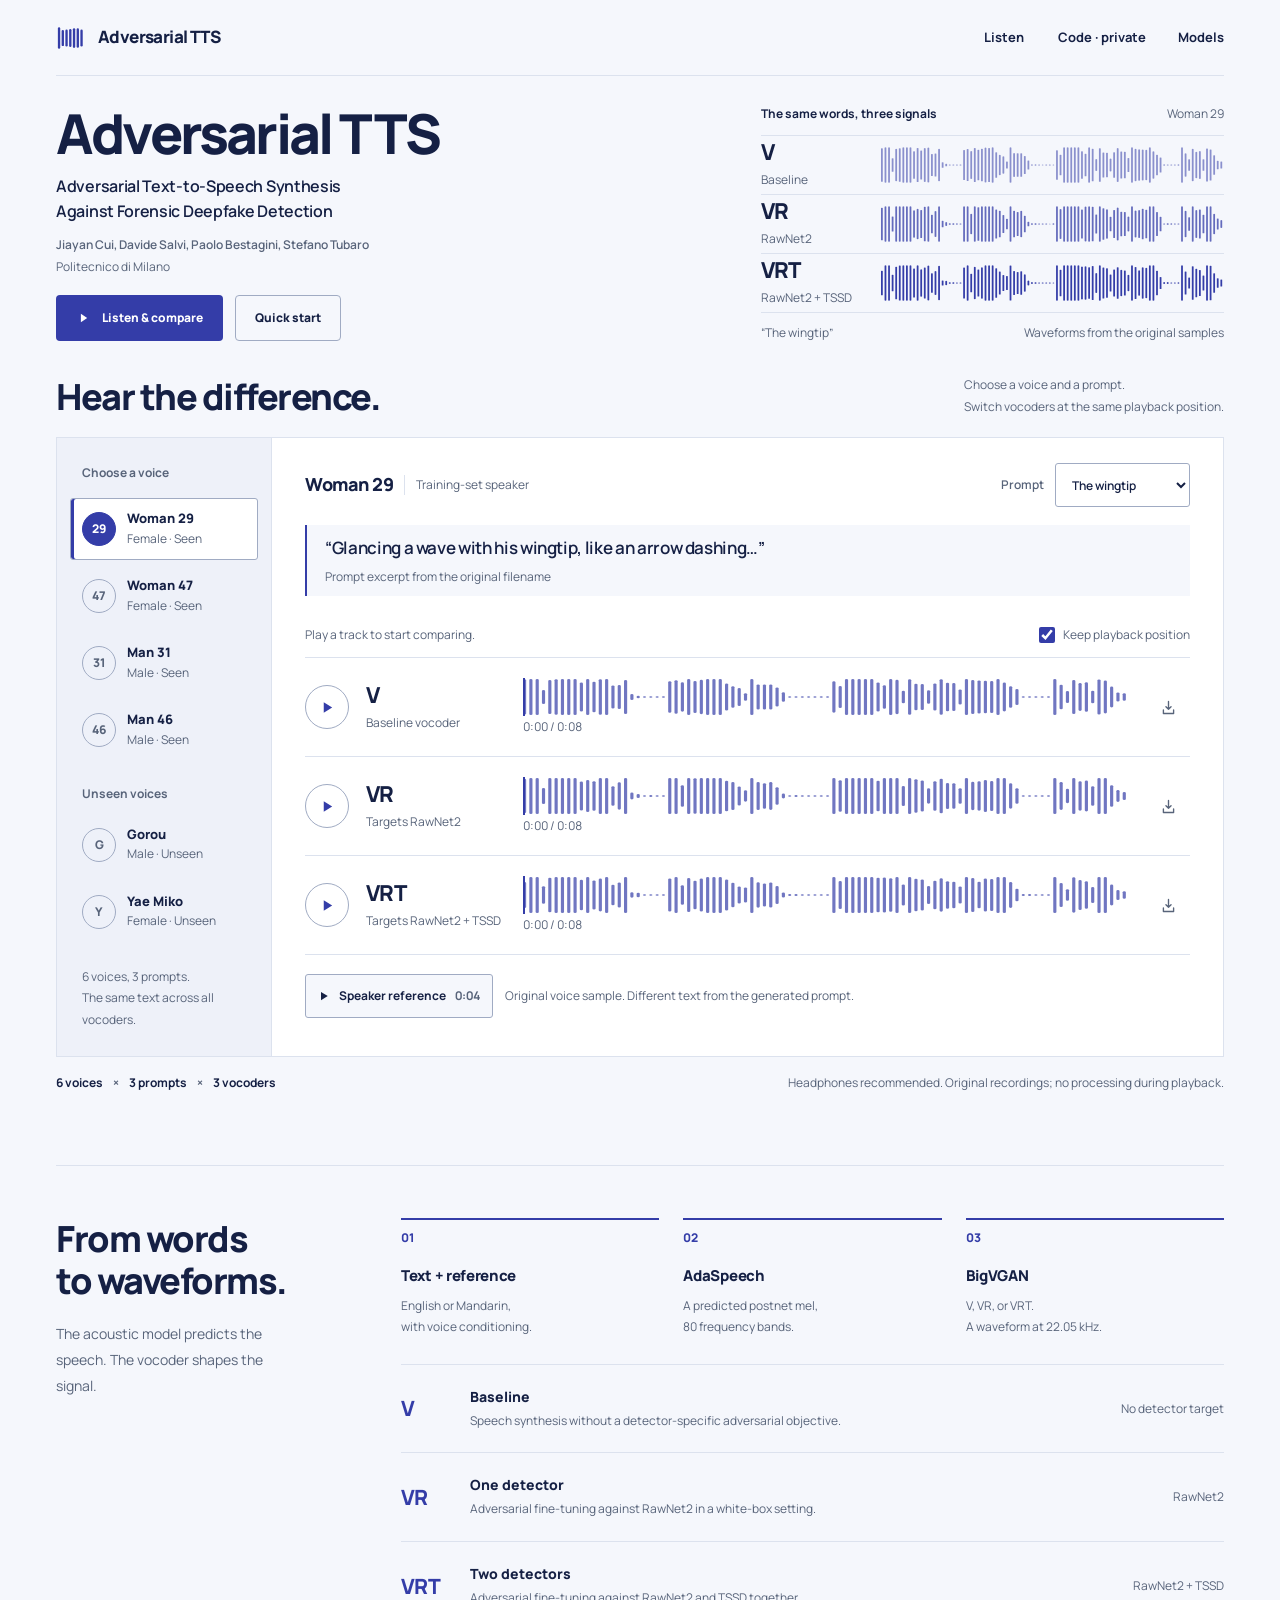
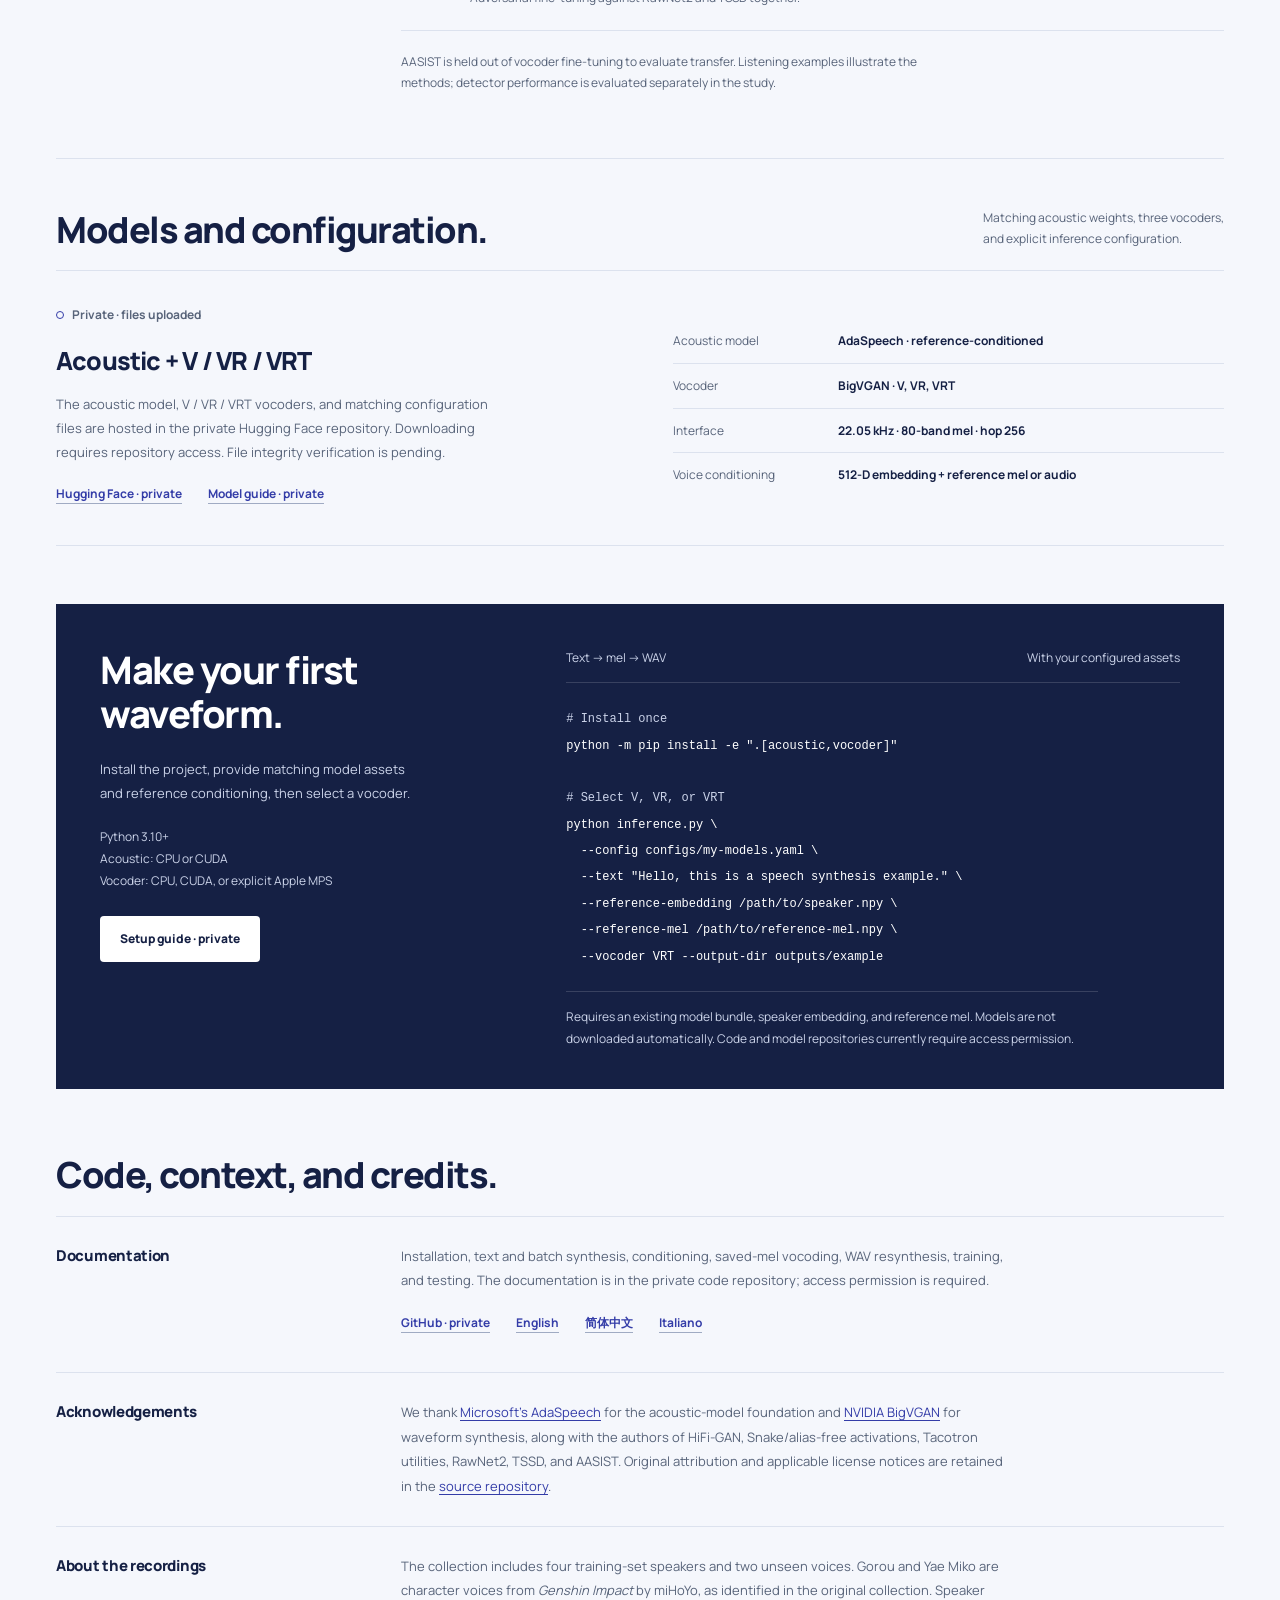
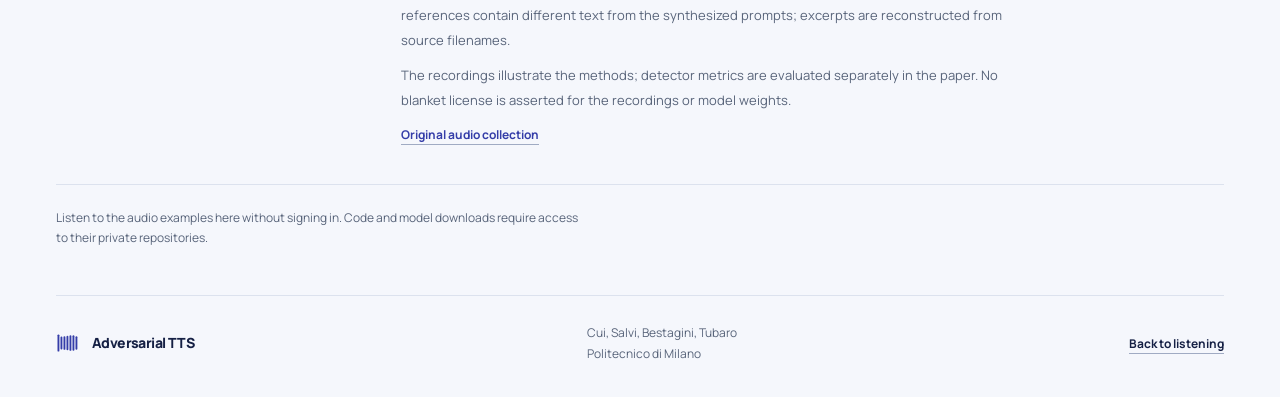
==== adversarial-tts/index.html @ 901642c2 "Publish Adversarial TTS listening showcase Serve the completed listening page at /adversarial-tts/ w" ====
<!doctype html>
<html lang="en">
<head>
  <meta charset="utf-8">
  <meta name="viewport" content="width=device-width,initial-scale=1">
  <meta name="theme-color" content="#F5F7FC">
  <meta name="description" content="Listen, compare, and synthesize. Reference-conditioned AdaSpeech with three BigVGAN vocoders: V, VR, and VRT.">
  <meta property="og:type" content="website">
  <meta property="og:title" content="Adversarial TTS · Listen and compare">
  <meta property="og:description" content="The audio companion to Adversarial Text-to-Speech Synthesis Against Forensic Deepfake Detection.">
  <meta property="og:url" content="https://cocii.github.io/adversarial-tts/">
  <meta property="og:image" content="https://cocii.github.io/adversarial-tts/assets/cover.svg">
  <meta property="og:image:alt" content="Adversarial TTS with waveforms drawn from the original audio samples">
  <link rel="canonical" href="https://cocii.github.io/adversarial-tts/">
  <title>Adversarial TTS · Listen and compare</title>
  <link rel="icon" type="image/svg+xml" href="assets/favicon.svg">
  <link rel="preload" href="assets/fonts/manrope-400.ttf" as="font" type="font/ttf" crossorigin>
  <link rel="preload" href="assets/fonts/manrope-800.ttf" as="font" type="font/ttf" crossorigin>
  <link rel="stylesheet" href="style.css">
  <script type="module" src="app.js"></script>
</head>
<body>
  <a class="skip-link" href="#listen">Skip to audio samples</a>
  <header class="site-header wrap">
    <a class="brand" href="#top"><img src="assets/favicon.svg" width="30" height="30" alt=""><span>Adversarial TTS</span></a>
    <nav aria-label="Main navigation"><a href="#listen">Listen</a><a href="https://github.com/Cocii/adversarial-tts">Code · private</a><a href="#models">Models</a></nav>
  </header>
  <main id="top">
    <section class="hero wrap" aria-labelledby="project-title">
      <div class="hero-copy">
        <h1 id="project-title">Adversarial TTS</h1>
        <p class="paper-title">Adversarial Text-to-Speech Synthesis <br class="desktop-break"> Against Forensic Deepfake Detection</p>
        <p class="authors">Jiayan Cui, Davide Salvi, Paolo Bestagini, Stefano Tubaro</p>
        <p class="affiliation">Politecnico di Milano</p>
        <div class="hero-actions"><a class="button primary" href="#listen"><svg viewBox="0 0 20 20" aria-hidden="true"><path d="m7 4 9 6-9 6Z"/></svg>Listen &amp; compare</a><a class="button secondary" href="#quick-start">Quick start</a></div>
      </div>
      <figure class="signal-study" aria-labelledby="signal-caption">
        <div class="signal-heading"><span>The same words, three signals</span><span>Woman 29</span></div>
        <div class="signal-row"><div><strong>V</strong><span>Baseline</span></div><svg class="hero-wave" data-method="v" viewBox="0 0 384 110" preserveAspectRatio="none" aria-hidden="true"></svg></div>
        <div class="signal-row"><div><strong>VR</strong><span>RawNet2</span></div><svg class="hero-wave" data-method="vr" viewBox="0 0 384 110" preserveAspectRatio="none" aria-hidden="true"></svg></div>
        <div class="signal-row"><div><strong>VRT</strong><span>RawNet2 + TSSD</span></div><svg class="hero-wave" data-method="vrt" viewBox="0 0 384 110" preserveAspectRatio="none" aria-hidden="true"></svg></div>
        <figcaption id="signal-caption"><span>“The wingtip”</span><span>Waveforms from the original samples</span></figcaption>
      </figure>
    </section>

    <section id="listen" class="listening-section wrap" aria-labelledby="listen-title">
      <div class="section-heading"><div><h2 id="listen-title">Hear the difference.</h2></div><p>Choose a voice and a prompt. <br> Switch vocoders at the same playback position.</p></div>
      <div id="workspace" class="workspace" aria-busy="true"><p class="initial-state" role="status">Loading the audio collection…</p></div>
      <noscript><p>This listening interface needs JavaScript. You can also listen on the <a href="https://h0yjmbl9to9.feishu.cn/docx/FH7mdd1dco6xDkxFlhPchve8nyh">original audio samples page</a>.</p></noscript>
      <div class="listening-notes"><p>6 voices <span>×</span> 3 prompts <span>×</span> 3 vocoders</p><p>Headphones recommended. Original recordings; no processing during playback.</p></div>
      <p id="player-status" class="sr-only" role="status" aria-live="polite"></p>
    </section>

    <section id="study" class="study-section wrap" aria-labelledby="study-title">
      <div class="study-heading"><h2 id="study-title">From words <br> to waveforms.</h2><p>The acoustic model predicts the speech. The vocoder shapes the signal.</p></div>
      <div class="method-content">
        <ol class="pipeline" aria-label="Synthesis pipeline">
          <li><span class="step-number">01</span><h3>Text + reference</h3><p>English or Mandarin, <br> with voice conditioning.</p></li>
          <li><span class="step-number">02</span><h3>AdaSpeech</h3><p>A predicted postnet mel, <br> 80 frequency bands.</p></li>
          <li><span class="step-number">03</span><h3>BigVGAN</h3><p>V, VR, or VRT. <br> A waveform at 22.05 kHz.</p></li>
        </ol>
        <div class="method-list">
          <article class="method-description"><span class="method-symbol">V</span><div><h3>Baseline</h3><p>Speech synthesis without a detector-specific adversarial objective.</p></div><span class="method-target">No detector target</span></article>
          <article class="method-description"><span class="method-symbol">VR</span><div><h3>One detector</h3><p>Adversarial fine-tuning against RawNet2 in a white-box setting.</p></div><span class="method-target">RawNet2</span></article>
          <article class="method-description"><span class="method-symbol">VRT</span><div><h3>Two detectors</h3><p>Adversarial fine-tuning against RawNet2 and TSSD together.</p></div><span class="method-target">RawNet2 + TSSD</span></article>
        </div>
        <p class="method-note">AASIST is held out of vocoder fine-tuning to evaluate transfer. Listening examples illustrate the methods; detector performance is evaluated separately in the study.</p>
      </div>
    </section>

    <section id="models" class="models-section wrap" aria-labelledby="models-title">
      <div class="section-heading"><h2 id="models-title">Models and configuration.</h2><p>Matching acoustic weights, three vocoders, <br> and explicit inference configuration.</p></div>
      <div class="model-release">
        <div class="release-copy"><span class="release-status"><span aria-hidden="true"></span>Private · files uploaded</span><h3>Acoustic + V / VR / VRT</h3><p>The acoustic model, V / VR / VRT vocoders, and matching configuration files are hosted in the private Hugging Face repository. Downloading requires repository access. File integrity verification is pending.</p><div class="resource-links"><a class="text-link" href="https://huggingface.co/Cocii/adversarial-tts/tree/main">Hugging Face · private</a><a class="text-link" href="https://github.com/Cocii/adversarial-tts/blob/master/docs/MODELS.md">Model guide · private</a></div></div>
        <dl class="model-specs"><div><dt>Acoustic model</dt><dd>AdaSpeech · reference-conditioned</dd></div><div><dt>Vocoder</dt><dd>BigVGAN · V, VR, VRT</dd></div><div><dt>Interface</dt><dd>22.05 kHz · 80-band mel · hop 256</dd></div><div><dt>Voice conditioning</dt><dd>512-D embedding + reference mel or audio</dd></div></dl>
      </div>
    </section>

    <section id="quick-start" class="quick-start wrap" aria-labelledby="quick-start-title">
      <div class="quick-start-copy"><h2 id="quick-start-title">Make your first <br> waveform.</h2><p>Install the project, provide matching model assets and reference conditioning, then select a vocoder.</p><p class="quick-start-requirement">Python 3.10+ <br> Acoustic: CPU or CUDA <br> Vocoder: CPU, CUDA, or explicit Apple MPS</p><a class="button light" href="https://github.com/Cocii/adversarial-tts/blob/master/README.md">Setup guide · private</a></div>
      <div class="code-example"><div class="code-heading"><span>Text → mel → WAV</span><span>With your configured assets</span></div><pre><code><span class="code-comment"># Install once</span>
python -m pip install -e ".[acoustic,vocoder]"

<span class="code-comment"># Select V, VR, or VRT</span>
python inference.py \
  --config configs/my-models.yaml \
  --text "Hello, this is a speech synthesis example." \
  --reference-embedding /path/to/speaker.npy \
  --reference-mel /path/to/reference-mel.npy \
  --vocoder VRT --output-dir outputs/example</code></pre><p>Requires an existing model bundle, speaker embedding, and reference mel. Models are not downloaded automatically. Code and model repositories currently require access permission.</p></div>
    </section>

    <section id="resources" class="resources-section wrap" aria-labelledby="resources-title">
      <div class="section-heading"><h2 id="resources-title">Code, context, and credits.</h2></div>
      <div class="resource-list">
        <article class="resource-row"><h3>Documentation</h3><div><p>Installation, text and batch synthesis, conditioning, saved-mel vocoding, WAV resynthesis, training, and testing. The documentation is in the private code repository; access permission is required.</p><div class="resource-links"><a class="text-link" href="https://github.com/Cocii/adversarial-tts">GitHub · private</a><a class="text-link" href="https://github.com/Cocii/adversarial-tts/blob/master/README.md">English</a><a class="text-link" href="https://github.com/Cocii/adversarial-tts/blob/master/README.zh-CN.md" lang="zh-CN">简体中文</a><a class="text-link" href="https://github.com/Cocii/adversarial-tts/blob/master/README.it.md" lang="it">Italiano</a></div></div></article>
        <article class="resource-row"><h3>Acknowledgements</h3><div><p>We thank <a href="https://speechresearch.github.io/adaspeech/">Microsoft’s AdaSpeech</a> for the acoustic-model foundation and <a href="https://github.com/NVIDIA/BigVGAN">NVIDIA BigVGAN</a> for waveform synthesis, along with the authors of HiFi-GAN, Snake/alias-free activations, Tacotron utilities, RawNet2, TSSD, and AASIST. Original attribution and applicable license notices are retained in the <a href="https://github.com/Cocii/adversarial-tts/blob/master/THIRD_PARTY_NOTICES.md">source repository</a>.</p></div></article>
        <article class="resource-row"><h3>About the recordings</h3><div><p>The collection includes four training-set speakers and two unseen voices. Gorou and Yae Miko are character voices from <i>Genshin Impact</i> by miHoYo, as identified in the original collection. Speaker references contain different text from the synthesized prompts; excerpts are reconstructed from source filenames.</p><p>The recordings illustrate the methods; detector metrics are evaluated separately in the paper. No blanket license is asserted for the recordings or model weights.</p><a class="text-link" href="https://h0yjmbl9to9.feishu.cn/docx/FH7mdd1dco6xDkxFlhPchve8nyh">Original audio collection</a></div></article>
      </div>
      <p class="preview-note">Listen to the audio examples here without signing in. Code and model downloads require access to their private repositories.</p>
    </section>
  </main>
  <footer class="site-footer wrap"><a class="brand" href="#top"><img src="assets/favicon.svg" width="24" height="24" alt=""><span>Adversarial TTS</span></a><p>Cui, Salvi, Bestagini, Tubaro <br> Politecnico di Milano</p><a class="text-link" href="#listen">Back to listening</a></footer>
</body>
</html>
---- adversarial-tts/style.css ----
@font-face{font-family:Manrope;src:url(assets/fonts/manrope-400.ttf) format("truetype");font-weight:400;font-style:normal;font-display:swap}
@font-face{font-family:Manrope;src:url(assets/fonts/manrope-600.ttf) format("truetype");font-weight:600;font-style:normal;font-display:swap}
@font-face{font-family:Manrope;src:url(assets/fonts/manrope-700.ttf) format("truetype");font-weight:700;font-style:normal;font-display:swap}
@font-face{font-family:Manrope;src:url(assets/fonts/manrope-800.ttf) format("truetype");font-weight:800;font-style:normal;font-display:swap}
:root{
  --silver:#f5f7fc;--white:#fff;--ink:#152044;--indigo:#343da8;
  --muted:#58647a;--border:#dce2ee;--tint:#e9ecf8;--error:#a82e3d;
  --control-border:#a0abc3;--dark-muted:#cbd3e9;--soft-line:#ffffff26;
}
*{box-sizing:border-box}
html{scroll-behavior:smooth;scroll-padding-top:24px}
body{margin:0;background:var(--silver);color:var(--ink);font:400 16px/1.65 Manrope,Arial,sans-serif;-webkit-font-smoothing:antialiased}
button,input,select{font:inherit}
button,a,input,select{-webkit-tap-highlight-color:transparent}
button,a{touch-action:manipulation}
button{cursor:pointer;color:inherit;border:0}
button:disabled{cursor:wait}
a{color:inherit;text-decoration:none}
img,svg{display:block}
button svg,a svg{width:18px;height:18px;fill:none;stroke:currentColor;stroke-width:1.6;stroke-linecap:round;stroke-linejoin:round;flex-shrink:0}
h1,h2,h3,p,figure,ol,dl,dd{margin:0}
h1,h2,h3{text-wrap:balance}
p{max-width:76ch}
::selection{color:var(--white);background:var(--indigo)}
:focus-visible{outline:3px solid var(--indigo);outline-offset:5px}
[hidden]{display:none!important}
.wrap{width:min(1264px,calc(100% - 112px));margin-inline:auto}
.sr-only{position:absolute;width:1px;height:1px;padding:0;margin:-1px;overflow:hidden;clip:rect(0,0,0,0);white-space:nowrap;border:0}
.skip-link{position:fixed;top:12px;left:20px;padding:12px 20px;background:var(--ink);color:var(--white);z-index:20}
.skip-link:not(:focus){clip-path:inset(50%);width:1px;height:1px;overflow:hidden;padding:0}

.site-header{height:76px;display:flex;justify-content:space-between;align-items:center;border-bottom:1px solid var(--border)}
.brand{display:inline-flex;align-items:center;gap:12px;font-size:17px;line-height:1.3;letter-spacing:-.6px;font-weight:800}
nav{display:flex;align-items:center;gap:32px;font-size:13px;font-weight:700}
nav a{display:inline-flex;align-items:center;justify-content:center;min-height:44px;min-width:44px}
nav a:hover,.text-link:hover{color:var(--indigo)}
.hero{display:grid;grid-template-columns:minmax(0,1.35fr) minmax(0,1fr);gap:80px;align-items:center;padding-block:28px 32px}
.context{font-size:12px;font-weight:600;color:var(--muted);margin-bottom:13px}
h1{font-size:clamp(48px,4.3vw,64px);line-height:1.04;letter-spacing:-2.8px;font-weight:800}
.paper-title{font-size:16px;line-height:1.55;font-weight:600;letter-spacing:-.3px;margin-top:12px;max-width:58ch}
.authors{font-size:12px;line-height:1.8;color:var(--muted);margin-top:10px;font-weight:600}
.affiliation{font-size:12px;color:var(--muted);margin-top:2px}
.hero-actions{display:flex;align-items:center;gap:12px;margin-top:18px;flex-wrap:wrap}
.button{display:inline-flex;align-items:center;justify-content:center;gap:12px;min-height:46px;padding:12px 19px;font-size:12px;font-weight:800;border:1px solid transparent;border-radius:4px;transition:background .18s,color .18s,border-color .18s}
.primary{background:var(--indigo);color:var(--white)}
.primary svg{fill:currentColor;stroke-width:0;width:14px}
.primary:hover{background:var(--ink)}
.secondary{border-color:var(--control-border);background:transparent}
.secondary:hover{background:var(--white);border-color:var(--indigo)}
.signal-study{min-width:0}
.signal-heading{display:flex;justify-content:space-between;gap:16px;font-size:12px;font-weight:700;padding-bottom:11px;border-bottom:1px solid var(--border)}
.signal-heading>span:last-child{font-size:12px;color:var(--muted);white-space:nowrap;font-weight:400}
.signal-row{display:grid;grid-template-columns:100px minmax(0,1fr);gap:20px;align-items:center;min-height:59px;border-bottom:1px solid var(--border)}
.signal-row strong{font-size:22px;letter-spacing:-1px;font-weight:800;line-height:1.1;display:block}
.signal-row span{font-size:12px;color:var(--muted);display:block;margin-top:6px;white-space:nowrap}
.hero-wave{width:100%;height:36px;color:var(--indigo)}
.signal-row:nth-child(2) .hero-wave{opacity:.55}
.signal-row:nth-child(3) .hero-wave{opacity:.75}
figcaption{display:flex;justify-content:space-between;gap:14px;font-size:12px;color:var(--muted);line-height:1.6;padding-top:10px}

.section-heading{display:flex;justify-content:space-between;align-items:end;gap:32px;margin-bottom:20px}
h2{font-size:36px;line-height:1.15;letter-spacing:-1.5px;font-weight:800}
.section-heading>p{font-size:12px;line-height:1.8;color:var(--muted)}
.listening-section{padding-bottom:72px}
.workspace{display:grid;grid-template-columns:215px minmax(0,1fr);background:var(--white);border:1px solid var(--border);min-height:550px}
.initial-state{grid-column:1/-1;text-align:center;padding:100px 30px;max-width:none;width:100%;font-size:14px;color:var(--muted)}
.initial-state a{text-decoration:underline}
.speaker-panel{background:#eef1f9;border-right:1px solid var(--border);padding:25px 13px;min-width:0}
.panel-label{font-size:12px;font-weight:700;margin:0 12px 15px;color:var(--muted)}
.speaker-list{display:flex;flex-direction:column;gap:5px}
.speaker-button{width:100%;display:flex;align-items:center;gap:11px;padding:10px 11px;min-height:62px;border-radius:3px;text-align:left;background:transparent;border:1px solid transparent;transition:background .18s}
.speaker-button:hover{background:var(--tint)}
.speaker-button[aria-pressed=true]{background:var(--white);border-color:var(--control-border);box-shadow:inset 3px 0 var(--indigo)}
.voice-avatar{width:34px;height:34px;display:grid;place-items:center;border:1px solid var(--control-border);border-radius:50%;font-size:12px;font-weight:800;flex-shrink:0;color:var(--muted)}
.speaker-button[aria-pressed=true] .voice-avatar{background:var(--indigo);border-color:var(--indigo);color:var(--white)}
.speaker-name{display:block;font-size:13px;font-weight:800;line-height:1.5}
.speaker-detail{display:block;font-size:12px;color:var(--muted);line-height:1.7;white-space:nowrap}
.group-divider{font-size:12px;font-weight:700;color:var(--muted);margin:18px 12px 5px}
.speaker-footnote{font-size:12px;line-height:1.8;color:var(--muted);margin:23px 12px 0}
.comparison-panel{padding:25px 33px 21px;min-width:0}
.comparison-top{display:flex;align-items:center;justify-content:space-between;gap:18px;margin-bottom:18px}
.selected-speaker{display:flex;align-items:center;gap:11px;font-size:12px}
.selected-speaker strong{font-size:18px;font-weight:800;letter-spacing:-.5px}
.pill{font-size:12px;color:var(--muted);border-left:1px solid var(--border);padding-left:11px;line-height:1.7}
.prompt-control{display:flex;align-items:center;gap:11px;font-size:12px;color:var(--muted);font-weight:600;min-width:0}
.prompt-control select{max-width:185px;min-height:44px;padding:9px 30px 9px 12px;border:1px solid var(--control-border);border-radius:3px;background:var(--white);color:var(--ink);font-size:12px;min-width:0}
.prompt-copy{border-left:2px solid var(--indigo);padding:9px 18px;margin-bottom:17px;background:var(--silver)}
.prompt-copy p{font-size:17px;font-weight:600;line-height:1.65;letter-spacing:-.35px}
.prompt-copy small{display:block;font-size:12px;color:var(--muted);margin-top:5px}
.playback-toolbar{display:flex;align-items:center;justify-content:space-between;gap:20px;border-bottom:1px solid var(--border);min-height:44px}
.playback-hint{font-size:12px;color:var(--muted)}
.lock-control{display:inline-flex;align-items:center;gap:8px;font-size:12px;color:var(--muted);min-height:44px;white-space:nowrap;cursor:pointer}
.lock-control input{accent-color:var(--indigo);width:16px;height:16px;margin:0}
.track{display:grid;grid-template-columns:44px 140px minmax(0,1fr) 44px;gap:17px;align-items:center;border-bottom:1px solid var(--border);padding:20px 0;--track-color:var(--indigo)}
.play-button{width:44px;height:44px;display:grid;place-items:center;border:1px solid var(--control-border);border-radius:50%;color:var(--indigo);background:var(--white);transition:background .18s,color .18s,border-color .18s}
.play-button:hover{background:var(--tint);border-color:var(--indigo)}
.play-button[aria-pressed=true]{background:var(--indigo);border-color:var(--indigo);color:var(--white)}
.play-button svg{width:15px;height:15px;fill:currentColor;stroke-width:0}
.track-name strong{display:block;font-size:22px;font-weight:800;line-height:1.25;letter-spacing:-.7px}
.track-name span{display:block;font-size:12px;color:var(--muted);margin-top:3px;line-height:1.6}
.waveform-control{position:relative;min-width:0;height:58px}
.waveform{position:absolute;inset:0 auto auto 0;width:100%;height:38px;color:var(--indigo);opacity:.7}
.waveform-progress{position:absolute;top:0;left:0;height:38px;width:0;overflow:hidden;pointer-events:none;background:#343da818;border-right:2px solid var(--indigo)}
.waveform-control input{position:absolute;inset:0 auto auto 0;width:100%;height:44px;opacity:0;cursor:pointer;margin:0}
.waveform-control:focus-within{outline:2px solid var(--indigo);outline-offset:5px}
.time-display{position:absolute;left:0;bottom:0;font-size:12px;font-variant-numeric:tabular-nums;color:var(--muted);line-height:1.5}
.download-link{display:grid;place-items:center;width:44px;height:44px;color:var(--muted);border-radius:3px}
.download-link:hover{color:var(--indigo);background:var(--silver)}
.download-link svg{width:17px;height:17px}
.track-error{grid-column:2/-1;color:var(--error);font-size:12px}
.reference-row{display:flex;align-items:center;flex-wrap:wrap;gap:12px;padding-top:19px}
.reference-button{display:inline-flex;align-items:center;gap:9px;min-height:44px;padding:10px 12px;background:var(--silver);border:1px solid var(--control-border);border-radius:3px;font-size:12px;font-weight:700;white-space:nowrap}
.reference-button svg{width:12px;height:12px;fill:currentColor;stroke-width:0}
.reference-button>span:last-child{color:var(--muted);font-size:12px;font-variant-numeric:tabular-nums}
.reference-button:hover{border-color:var(--indigo)}
.reference-button[aria-pressed=true]{background:var(--indigo);border-color:var(--indigo);color:var(--white)}
.reference-button[aria-pressed=true]>span:last-child{color:var(--dark-muted)}
.reference-note{font-size:12px;color:var(--muted);flex:1;min-width:150px}
.reference-error{font-size:12px;color:var(--error);width:100%}
.listening-notes{display:flex;justify-content:space-between;gap:24px;color:var(--muted);font-size:12px;line-height:1.8;margin-top:15px}
.listening-notes>p:first-child{color:var(--ink);font-weight:700;white-space:nowrap}
.listening-notes span{margin-inline:8px;color:var(--muted)}

.study-section{display:grid;grid-template-columns:280px minmax(0,1fr);gap:65px;padding-block:52px 64px;border-top:1px solid var(--border)}
.study-heading>p{color:var(--muted);font-size:14px;line-height:1.85;margin-top:20px;max-width:27ch}
.pipeline{list-style:none;display:grid;grid-template-columns:repeat(3,minmax(0,1fr));padding:0 0 26px;border-bottom:1px solid var(--border);gap:24px}
.step-number{display:block;font-size:12px;color:var(--indigo);font-weight:800;padding-top:8px;border-top:2px solid var(--indigo);margin-bottom:16px}
.pipeline h3{font-size:15px;letter-spacing:-.3px;font-weight:800;margin-bottom:6px}
.pipeline p{font-size:12px;color:var(--muted);line-height:1.8}
.method-description{display:grid;grid-template-columns:53px minmax(0,1fr) auto;gap:16px;align-items:center;padding:21px 0;border-bottom:1px solid var(--border)}
.method-symbol{color:var(--indigo);font-size:21px;font-weight:800;letter-spacing:-.75px}
.method-description h3{font-size:14px;font-weight:800;line-height:1.5;margin-bottom:3px}
.method-description p{font-size:12px;color:var(--muted);line-height:1.8}
.method-target{font-size:12px;color:var(--muted);white-space:nowrap;padding-left:20px}
.method-note{font-size:12px;color:var(--muted);line-height:1.8;margin-top:20px}
.models-section{padding-block:48px 58px;border-top:1px solid var(--border)}
.model-release{display:grid;grid-template-columns:minmax(0,1fr) minmax(0,1fr);border-block:1px solid var(--border);gap:65px;padding-block:29px}
.release-status{display:inline-flex;align-items:center;gap:8px;font-size:12px;font-weight:700;color:var(--muted);margin-bottom:15px}
.release-status>span{width:8px;height:8px;border:1.5px solid var(--indigo);border-radius:50%}
.release-copy h3{font-size:25px;letter-spacing:-.8px;font-weight:800;margin-bottom:11px}
.release-copy>p{font-size:13px;color:var(--muted);line-height:1.85;max-width:56ch}
.text-link{display:inline-flex;align-items:center;gap:9px;font-size:12px;font-weight:700;min-height:44px;text-decoration:underline;text-underline-offset:5px;text-decoration-color:var(--control-border);text-decoration-thickness:1px}
.release-copy>.text-link{margin-top:9px;color:var(--indigo)}
.model-specs{display:flex;flex-direction:column;justify-content:center}
.model-specs>div{display:grid;grid-template-columns:145px minmax(0,1fr);gap:20px;border-bottom:1px solid var(--border);padding:12px 0;font-size:12px}
.model-specs>div:last-child{border:0}
.model-specs dt{color:var(--muted)}
.model-specs dd{font-weight:700}
.quick-start{background:var(--ink);color:var(--white);display:grid;grid-template-columns:minmax(0,.85fr) minmax(0,1.3fr);gap:65px;padding:44px 44px 40px;margin-bottom:65px}
.quick-start h2{font-size:38px}
.quick-start-copy>p{font-size:13px;line-height:1.85;color:var(--dark-muted);margin-top:21px;max-width:40ch}
.quick-start-copy>.quick-start-requirement{font-size:12px}
.light{color:var(--ink);background:var(--white);margin-top:24px}
.light:hover{background:var(--tint)}
.code-example{min-width:0}
.code-heading{display:flex;justify-content:space-between;gap:18px;font-size:12px;color:var(--dark-muted);padding-bottom:14px;border-bottom:1px solid var(--soft-line)}
pre{margin:0;padding-block:22px;overflow-x:auto;tab-size:2}
code{font:400 12px/1.9 ui-monospace,SFMono-Regular,Consolas,monospace;color:var(--white)}
.code-comment{color:var(--dark-muted)}
.code-example>p{border-top:1px solid var(--soft-line);padding-top:14px;font-size:12px;color:var(--dark-muted);line-height:1.8}
.resources-section{padding-bottom:48px}
.resource-list{border-top:1px solid var(--border)}
.resource-row{display:grid;grid-template-columns:280px minmax(0,1fr);gap:65px;padding-block:27px;border-bottom:1px solid var(--border)}
.resource-row h3{font-size:15px;font-weight:800;letter-spacing:-.3px}
.resource-row p{font-size:13px;color:var(--muted);line-height:1.9}
.resource-row p+p{margin-top:11px}
.resource-row p a{color:var(--indigo);text-decoration:underline;text-underline-offset:3px}
.resource-links{display:flex;flex-wrap:wrap;gap:0 26px;margin-top:8px;color:var(--indigo)}
.resource-row .text-link{color:var(--indigo)}
.preview-note{margin-top:23px;color:var(--muted);font-size:12px}
.site-footer{display:flex;justify-content:space-between;align-items:center;gap:30px;border-top:1px solid var(--border);padding-block:25px 32px}
.site-footer .brand{font-size:14px}
.site-footer p{font-size:12px;color:var(--muted);line-height:1.8}
.site-footer .text-link{font-size:12px}

@media(max-width:1150px){
  .wrap{width:calc(100% - 72px)}.hero{gap:44px;grid-template-columns:minmax(0,1.25fr) minmax(0,1fr)}
  h1{font-size:53px;letter-spacing:-2.5px}.paper-title{font-size:15px}.desktop-break{display:none}
  .signal-row{grid-template-columns:89px minmax(0,1fr);gap:15px}.signal-heading{font-size:12px}.signal-heading>span:last-child{display:none}
  figcaption{font-size:12px;flex-wrap:wrap;gap:3px}.workspace{grid-template-columns:195px minmax(0,1fr)}
  .speaker-panel{padding-inline:10px}.speaker-button{gap:8px;padding-inline:9px}.speaker-name{font-size:12px}.speaker-detail{font-size:12px}
  .comparison-panel{padding-inline:25px}.track{grid-template-columns:44px 111px minmax(0,1fr) 44px;gap:13px}
  .track-name span{font-size:12px}.study-section,.resource-row{grid-template-columns:235px minmax(0,1fr);gap:40px}
  .method-target{padding-left:5px;font-size:12px}.quick-start{gap:40px;padding-inline:33px}.quick-start h2{font-size:34px}
  .model-release{gap:40px}.model-specs>div{grid-template-columns:120px minmax(0,1fr);gap:15px;font-size:12px}
}
@media(max-width:850px){
  .wrap{width:calc(100% - 48px)}.site-header{height:78px}
  .hero{grid-template-columns:1fr;padding-block:31px 37px;gap:30px}.hero-copy{max-width:710px}
  h1{font-size:58px;letter-spacing:-2.7px}.paper-title{max-width:54ch}.authors{margin-top:14px}
  .signal-study{display:grid;grid-template-columns:repeat(3,minmax(0,1fr));gap:0 22px}
  .signal-heading{grid-column:1/-1;padding-bottom:10px}.signal-heading>span:last-child{display:block}
  .signal-row{grid-template-columns:1fr;gap:8px;padding-block:14px 10px;min-height:0}
  .signal-row>div{display:flex;align-items:baseline;gap:9px}.signal-row strong{font-size:18px}.signal-row span{margin:0;font-size:12px}
  .hero-wave{height:34px}figcaption{grid-column:1/-1;font-size:12px;justify-content:space-between}
  .section-heading{margin-bottom:21px}h2{font-size:32px}.section-heading>p{font-size:12px}
  .workspace{grid-template-columns:minmax(0,1fr);min-height:0}.speaker-panel{border-right:0;border-bottom:1px solid var(--border);padding:16px 18px}
  .panel-label{margin:0 0 12px;font-size:12px}.speaker-list{display:grid;grid-template-columns:repeat(3,minmax(0,1fr));gap:6px 12px}
  .speaker-button{min-height:57px;padding:8px;gap:10px}.speaker-name{font-size:12px}.speaker-detail{font-size:12px}
  .group-divider,.speaker-footnote{display:none}.voice-avatar{width:30px;height:30px;font-size:12px}
  .comparison-panel{padding:23px 26px}.track{grid-template-columns:44px 130px minmax(0,1fr) 44px;gap:15px}.track-name span{font-size:12px}
  .listening-notes{font-size:12px;gap:22px}.listening-section{padding-bottom:46px}
  .study-section{grid-template-columns:1fr;gap:29px;padding-block:36px 44px}
  .study-heading{display:grid;grid-template-columns:1fr 1fr;gap:30px;align-items:start}.study-heading>p{margin-top:0;max-width:31ch;font-size:13px}
  .study-heading h2 br{display:none}.method-target{font-size:12px}.models-section{padding-block:35px 41px}
  .model-release{gap:35px}.release-copy h3{font-size:22px}.model-specs>div{grid-template-columns:1fr;gap:4px;padding-block:10px}
  .quick-start{grid-template-columns:1fr;padding:32px;gap:30px;margin-bottom:44px}
  .quick-start-copy{display:grid;grid-template-columns:1fr 1fr;gap:10px 28px}.quick-start h2{grid-row:1/3}
  .quick-start-copy>p{margin-top:0;font-size:12px}.quick-start-copy>.light{grid-column:2;justify-self:start;margin-top:7px}
  .quick-start-copy>.quick-start-requirement{font-size:12px}.quick-start code{font-size:12px}
  .resource-row{grid-template-columns:170px minmax(0,1fr);gap:30px}.resource-row p{font-size:12px}.resources-section{padding-bottom:35px}
}
@media(max-width:520px){
  .wrap{width:calc(100% - 36px)}.site-header{height:70px}.brand{font-size:14px;gap:8px}.brand>img{width:24px;height:24px}nav{gap:12px;font-size:12px}
  .hero{padding-block:26px 32px;gap:25px}.context{font-size:12px;margin-bottom:12px}
  h1{font-size:43px;letter-spacing:-2px}.paper-title{font-size:13px;line-height:1.65;margin-top:16px}
  .authors{font-size:12px;line-height:1.75;max-width:39ch;margin-top:13px}.affiliation{font-size:12px}
  .hero-actions{gap:10px;margin-top:18px}.button{font-size:12px;padding:11px 15px;gap:9px;min-height:44px}
  .signal-study{display:none}.section-heading{align-items:start;gap:13px;flex-direction:column;margin-bottom:19px}
  h2{font-size:29px;letter-spacing:-1.1px}.section-heading>p{font-size:12px;max-width:35ch;line-height:1.7}.section-heading>p br{display:none}
  .speaker-panel{padding:14px 10px}.panel-label{padding-left:5px;font-size:12px}.speaker-list{gap:6px}
  .speaker-button{padding:8px 6px;gap:0;min-height:57px}.voice-avatar{display:none}.speaker-name{font-size:12px}.speaker-detail{font-size:12px}
  .comparison-panel{padding:19px 16px}.comparison-top{display:grid;grid-template-columns:auto minmax(0,1fr);gap:12px;margin-bottom:15px}
  .selected-speaker{display:block}.selected-speaker strong{font-size:15px}.pill{display:none}.prompt-control{justify-content:end;gap:7px;font-size:12px}
  .prompt-control select{width:100%;max-width:142px;font-size:12px;padding-left:8px;padding-right:18px}
  .prompt-copy{padding:10px 12px;margin-bottom:12px}.prompt-copy p{font-size:15px;line-height:1.65}.prompt-copy small{font-size:12px;line-height:1.7}
  .playback-toolbar{gap:12px;min-height:49px}.playback-hint{font-size:12px;line-height:1.7;max-width:21ch}
  .lock-control{font-size:12px;gap:6px}.lock-control input{width:15px;height:15px}
  .track{grid-template-columns:44px 65px minmax(0,1fr) 44px;gap:10px;padding-block:19px}.track-name strong{font-size:20px}.track-name span{font-size:12px;line-height:1.6}
  .waveform-control{height:56px}.waveform{height:36px}.waveform-progress{height:36px}.time-display{font-size:12px}
  .reference-row{gap:10px}.reference-note{font-size:12px;line-height:1.7;min-width:120px}.reference-button{font-size:12px;padding-inline:10px;gap:8px}
  .track-error,.reference-error{font-size:12px}.listening-notes{display:block;font-size:12px;margin-top:12px}.listening-notes p+p{margin-top:5px}
  .listening-notes span{margin-inline:6px}.listening-section{padding-bottom:35px}
  .study-section{padding-block:30px 37px;gap:26px}.study-heading{display:block}.study-heading>p{margin-top:15px;max-width:38ch;font-size:13px}
  .pipeline{gap:14px;padding-bottom:20px}.step-number{margin-bottom:13px;font-size:12px}
  .pipeline h3{font-size:12px;letter-spacing:-.2px}.pipeline p{font-size:12px;line-height:1.8}.pipeline br{display:none}
  .method-description{grid-template-columns:41px minmax(0,1fr);gap:0 12px;padding-block:20px}
  .method-symbol{font-size:19px;grid-row:1/3;align-self:start;padding-top:2px}
  .method-description h3{font-size:13px}.method-description p{font-size:12px}
  .method-target{grid-column:2;padding:0;margin-top:7px;font-size:12px;font-weight:700;color:var(--indigo)}.method-note{font-size:12px}
  .models-section{padding-block:30px 34px}.model-release{grid-template-columns:1fr;gap:20px;padding-block:25px}
  .release-copy h3{font-size:22px}.release-copy>p{font-size:13px}.release-status{font-size:12px;margin-bottom:13px}
  .model-specs>div{grid-template-columns:110px minmax(0,1fr);gap:12px;font-size:12px;padding-block:12px}
  .model-specs dt,.model-specs dd{line-height:1.8}.text-link{font-size:12px}
  .quick-start{padding:27px 22px;gap:25px;margin-bottom:35px}.quick-start-copy{display:block}.quick-start h2{font-size:32px}
  .quick-start-copy>p{margin-top:17px;font-size:13px;max-width:38ch}.quick-start-copy>.quick-start-requirement{font-size:12px;margin-top:14px}
  .quick-start-copy>.light{margin-top:21px}.code-heading{font-size:12px;gap:14px}.code-heading>span:last-child{display:none}
  .quick-start code{font-size:12px;line-height:1.9}.code-example>p{font-size:12px}
  .resource-row{grid-template-columns:1fr;gap:11px;padding-block:23px}.resource-row h3{font-size:14px}.resource-row p{font-size:13px}
  .resource-links{gap:0 24px;margin-top:8px}.resources-section{padding-bottom:30px}.preview-note{font-size:12px}
  .site-footer{flex-wrap:wrap;gap:16px 20px;padding-block:22px 27px}.site-footer .brand{font-size:13px}.site-footer p{font-size:12px;order:3;width:100%}.site-footer .text-link{font-size:12px;margin-left:auto}
}
@media(max-width:520px){
  .site-header .brand{font-size:14px}.site-header nav{font-size:12px}
  .paper-title{font-size:14px}.authors,.affiliation{font-size:12px}.authors{max-width:38ch}
  .section-heading>p{font-size:14px;max-width:38ch}
  .speaker-name{font-size:14px}.speaker-detail{font-size:12px;white-space:normal;line-height:1.5}
  .speaker-button{min-height:65px;padding:9px 6px}
  .comparison-top{display:block}.selected-speaker{display:flex;gap:10px;flex-wrap:wrap}
  .selected-speaker strong{font-size:17px}.pill{display:block;font-size:12px}
  .prompt-control{width:100%;margin-top:13px;justify-content:space-between;font-size:12px;gap:12px}
  .prompt-control select{flex:1;max-width:none;width:auto;font-size:16px;padding:9px 30px 9px 12px}
  .prompt-copy p{font-size:16px}.prompt-copy small{font-size:12px}
  .playback-toolbar{flex-wrap:wrap;gap:0;padding-block:4px}
  .playback-hint{font-size:12px;line-height:1.6;max-width:none;flex:1 1 100%;padding-top:7px}
  .lock-control{font-size:12px;min-height:44px}
  .track{grid-template-columns:44px minmax(0,1fr) 44px;gap:12px;padding-block:20px}
  .play-button{grid-column:1;grid-row:1}.track-name{grid-column:2;grid-row:1}
  .track-name strong{font-size:22px}.track-name span{font-size:12px;line-height:1.6}
  .download-link{grid-column:3;grid-row:1}
  .waveform-control{grid-column:1/-1;grid-row:2;height:62px;margin-top:2px}
  .waveform{height:40px}.waveform-progress{height:40px}.waveform-control input{height:44px}
  .time-display{font-size:12px}.track-error{grid-column:1/-1}
  .reference-button,.reference-button>span:last-child,.reference-note,.track-error,.reference-error{font-size:12px}
  .listening-notes{font-size:12px}.study-heading>p{font-size:14px}
  .pipeline h3{font-size:14px}.pipeline p{font-size:12px}
  .method-description h3{font-size:14px}.method-description p{font-size:14px}.method-target,.method-note{font-size:12px}
  .release-copy>p,.quick-start-copy>p,.resource-row p{font-size:14px}
  .model-specs>div,.release-status,.quick-start-copy>.quick-start-requirement{font-size:12px}
  .quick-start code{font-size:12px;white-space:pre-wrap;overflow-wrap:anywhere}
  .code-example>p,.code-heading,.preview-note,.site-footer p,.site-footer .text-link{font-size:12px}
}
@media(max-width:360px){
  .wrap{width:calc(100% - 28px)}.brand{font-size:13px}nav{gap:5px;font-size:12px}h1{font-size:40px}
  .speaker-list{grid-template-columns:repeat(2,minmax(0,1fr))}.comparison-panel{padding-inline:12px}
  .model-specs>div{grid-template-columns:100px minmax(0,1fr)}.quick-start{padding-inline:18px}
}
@media(prefers-reduced-motion:reduce){html{scroll-behavior:auto}*,*::before,*::after{transition:none!important;animation:none!important}}
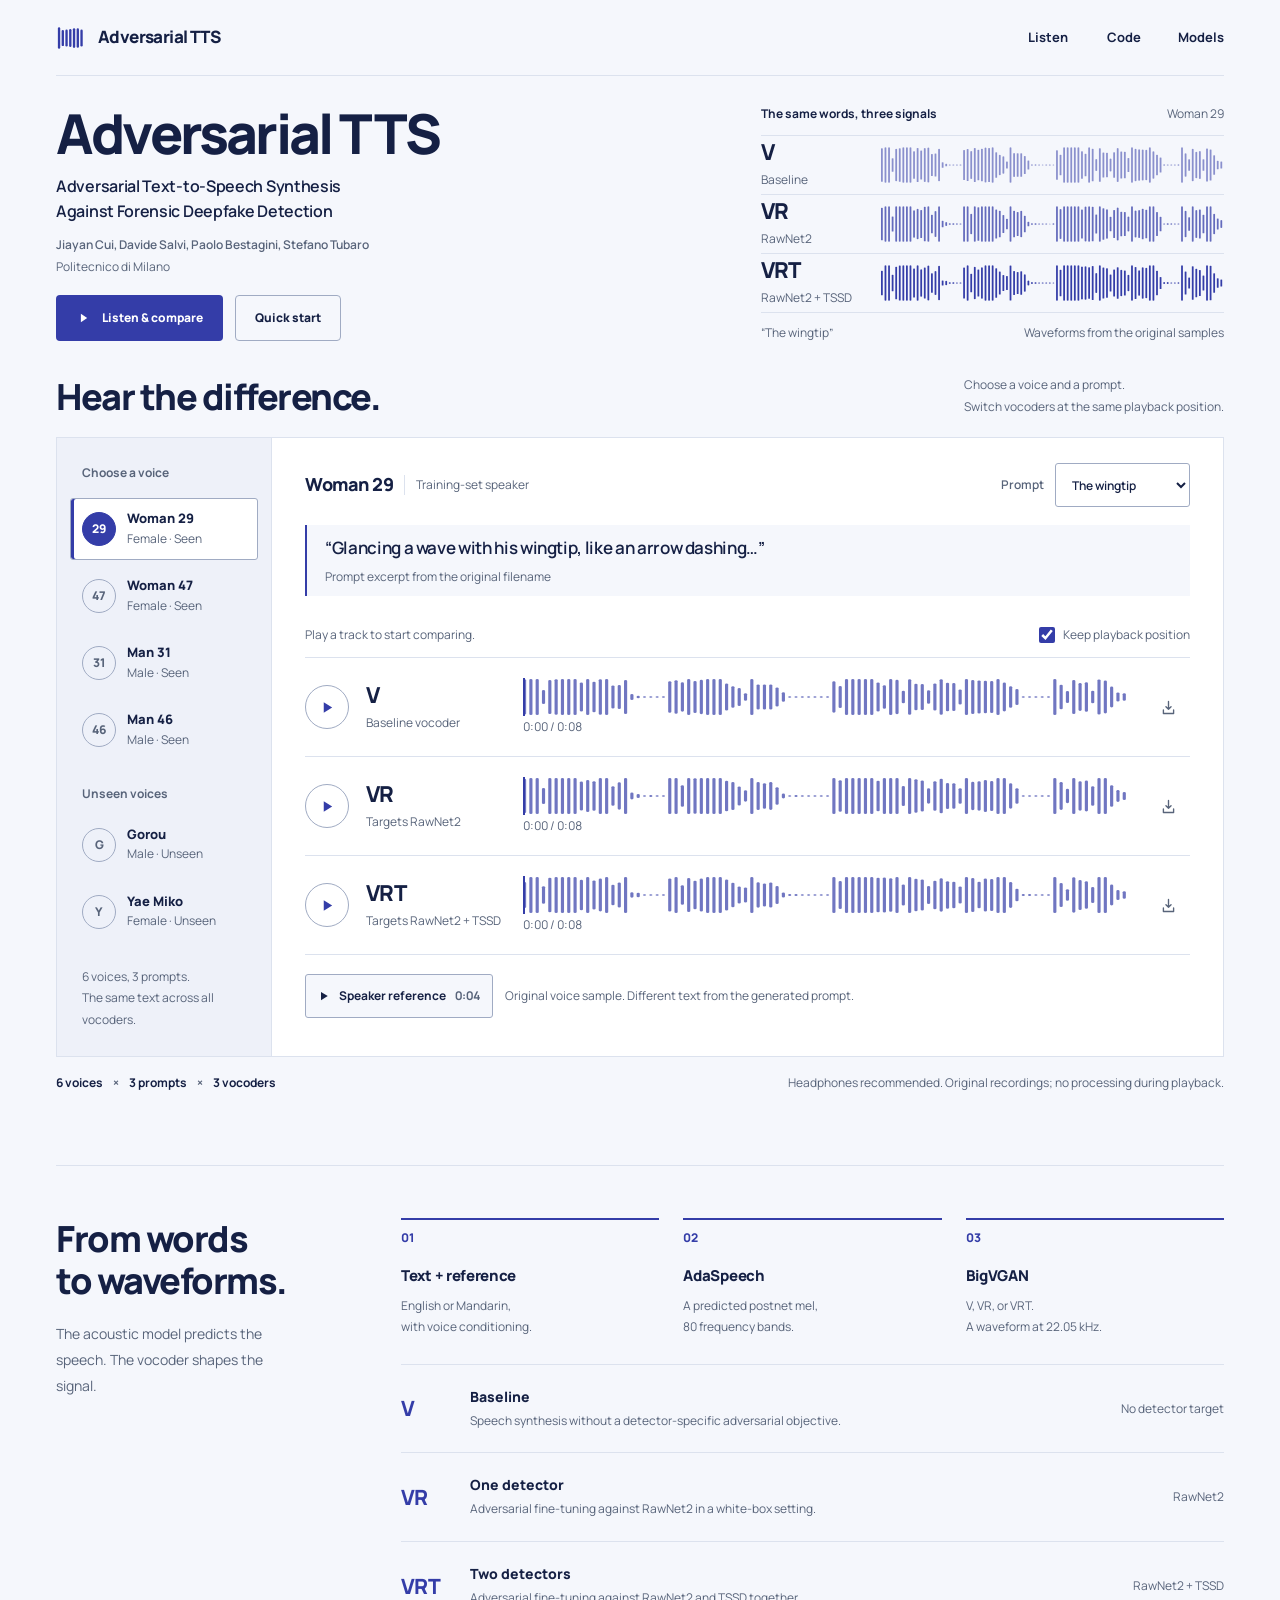
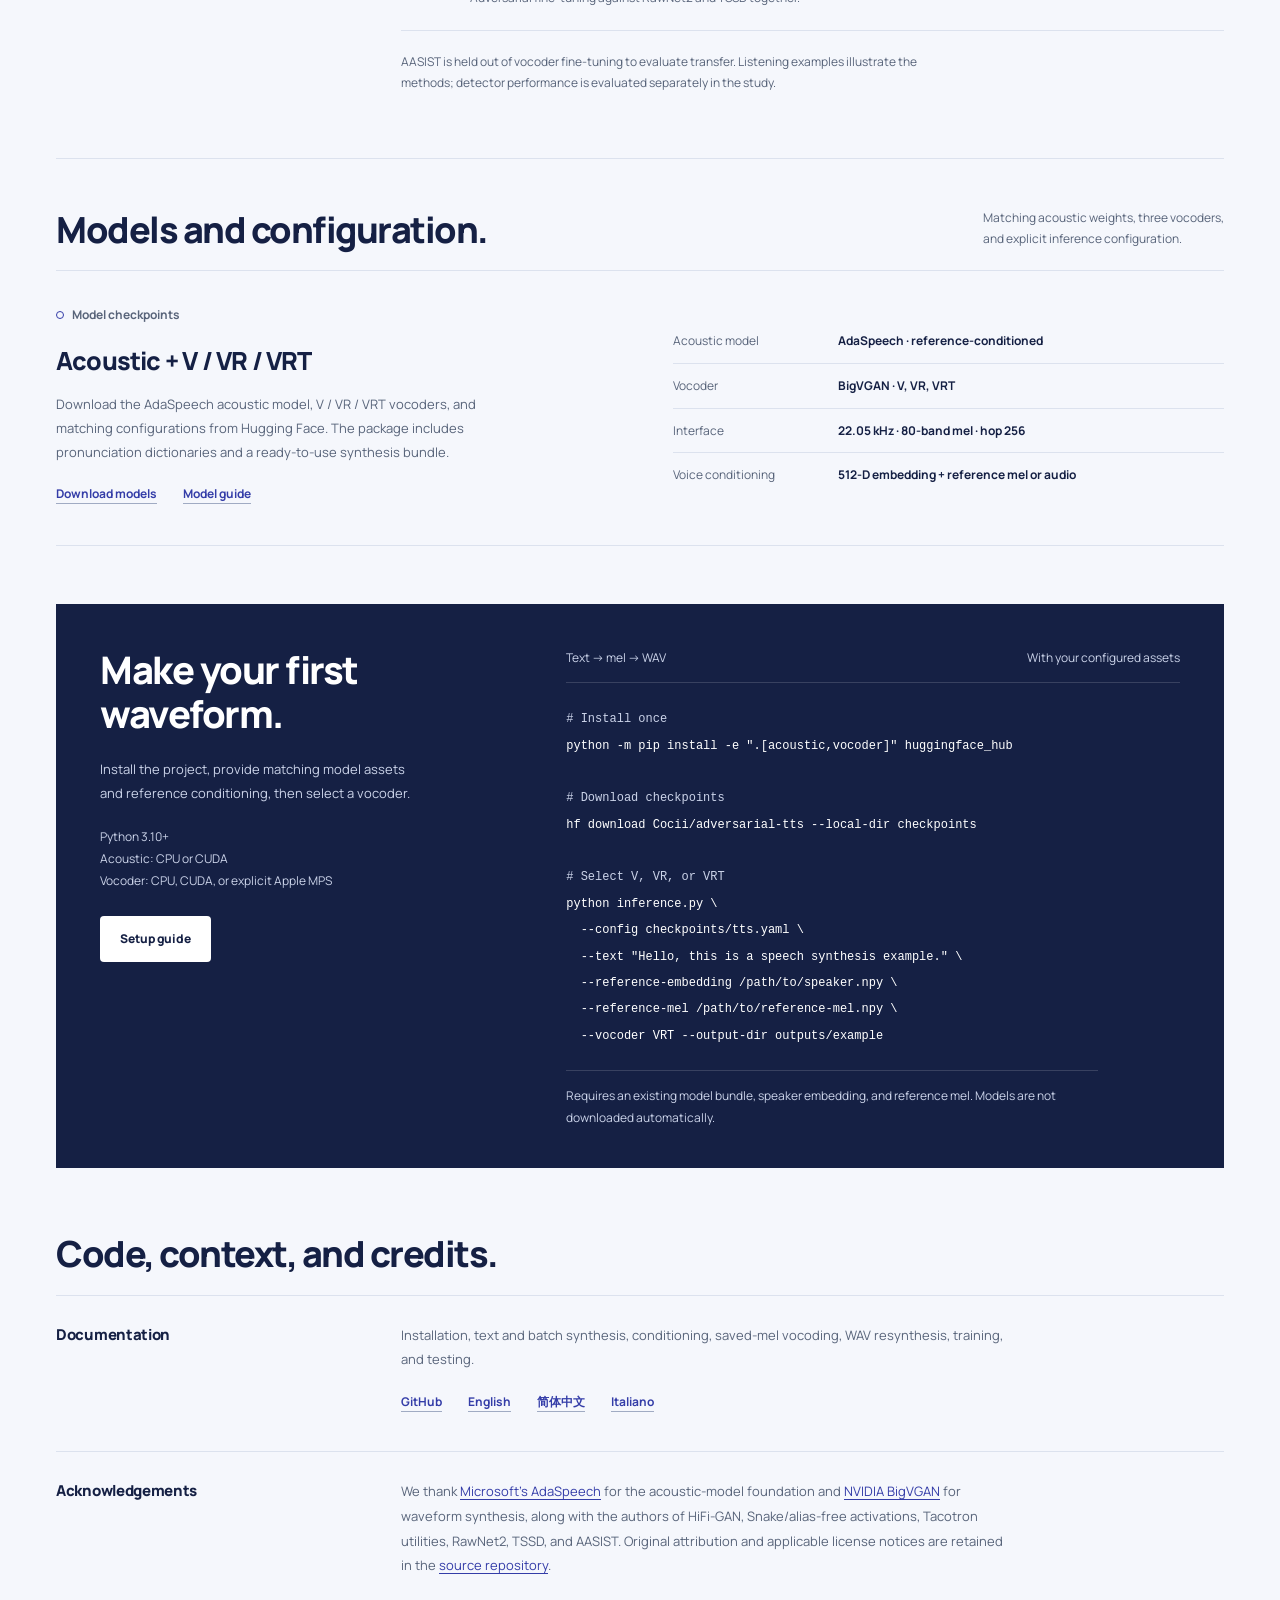
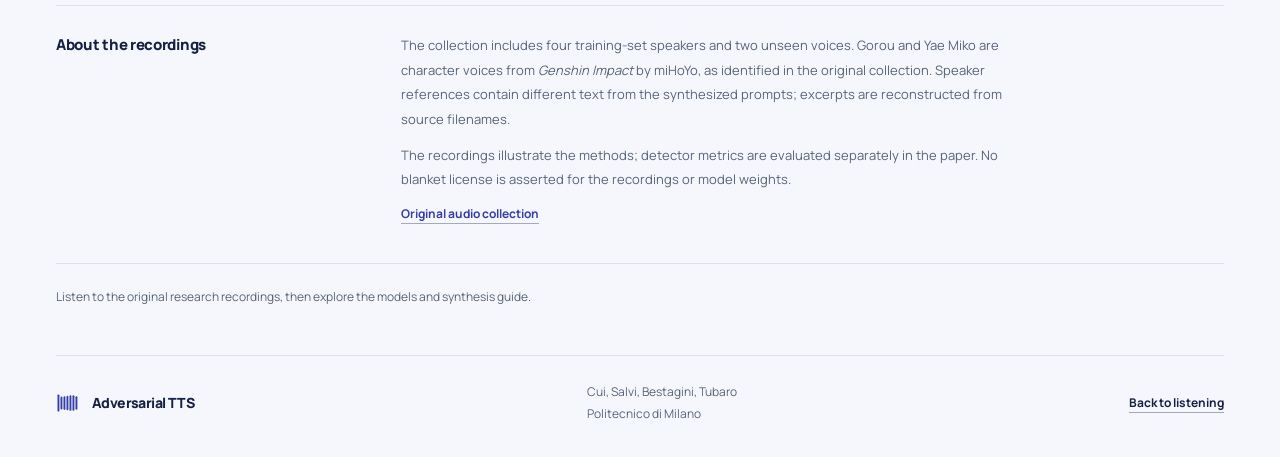
==== commit 7399dc66: "Link public model downloads from the listening page Replace temporary release labels with model down" ====
--- a/adversarial-tts/index.html
+++ b/adversarial-tts/index.html
@@ -23,7 +23,7 @@
   <a class="skip-link" href="#listen">Skip to audio samples</a>
   <header class="site-header wrap">
     <a class="brand" href="#top"><img src="assets/favicon.svg" width="30" height="30" alt=""><span>Adversarial TTS</span></a>
-    <nav aria-label="Main navigation"><a href="#listen">Listen</a><a href="https://github.com/Cocii/adversarial-tts">Code · private</a><a href="#models">Models</a></nav>
+    <nav aria-label="Main navigation"><a href="#listen">Listen</a><a href="https://github.com/Cocii/adversarial-tts">Code</a><a href="#models">Models</a></nav>
   </header>
   <main id="top">
     <section class="hero wrap" aria-labelledby="project-title">
@@ -71,33 +71,36 @@
     <section id="models" class="models-section wrap" aria-labelledby="models-title">
       <div class="section-heading"><h2 id="models-title">Models and configuration.</h2><p>Matching acoustic weights, three vocoders, <br> and explicit inference configuration.</p></div>
       <div class="model-release">
-        <div class="release-copy"><span class="release-status"><span aria-hidden="true"></span>Private · files uploaded</span><h3>Acoustic + V / VR / VRT</h3><p>The acoustic model, V / VR / VRT vocoders, and matching configuration files are hosted in the private Hugging Face repository. Downloading requires repository access. File integrity verification is pending.</p><div class="resource-links"><a class="text-link" href="https://huggingface.co/Cocii/adversarial-tts/tree/main">Hugging Face · private</a><a class="text-link" href="https://github.com/Cocii/adversarial-tts/blob/master/docs/MODELS.md">Model guide · private</a></div></div>
+        <div class="release-copy"><span class="release-status"><span aria-hidden="true"></span>Model checkpoints</span><h3>Acoustic + V / VR / VRT</h3><p>Download the AdaSpeech acoustic model, V / VR / VRT vocoders, and matching configurations from Hugging Face. The package includes pronunciation dictionaries and a ready-to-use synthesis bundle.</p><div class="resource-links"><a class="text-link" href="https://huggingface.co/Cocii/adversarial-tts/tree/main">Download models</a><a class="text-link" href="https://github.com/Cocii/adversarial-tts/blob/master/docs/MODELS.md">Model guide</a></div></div>
         <dl class="model-specs"><div><dt>Acoustic model</dt><dd>AdaSpeech · reference-conditioned</dd></div><div><dt>Vocoder</dt><dd>BigVGAN · V, VR, VRT</dd></div><div><dt>Interface</dt><dd>22.05 kHz · 80-band mel · hop 256</dd></div><div><dt>Voice conditioning</dt><dd>512-D embedding + reference mel or audio</dd></div></dl>
       </div>
     </section>
 
     <section id="quick-start" class="quick-start wrap" aria-labelledby="quick-start-title">
-      <div class="quick-start-copy"><h2 id="quick-start-title">Make your first <br> waveform.</h2><p>Install the project, provide matching model assets and reference conditioning, then select a vocoder.</p><p class="quick-start-requirement">Python 3.10+ <br> Acoustic: CPU or CUDA <br> Vocoder: CPU, CUDA, or explicit Apple MPS</p><a class="button light" href="https://github.com/Cocii/adversarial-tts/blob/master/README.md">Setup guide · private</a></div>
+      <div class="quick-start-copy"><h2 id="quick-start-title">Make your first <br> waveform.</h2><p>Install the project, provide matching model assets and reference conditioning, then select a vocoder.</p><p class="quick-start-requirement">Python 3.10+ <br> Acoustic: CPU or CUDA <br> Vocoder: CPU, CUDA, or explicit Apple MPS</p><a class="button light" href="https://github.com/Cocii/adversarial-tts/blob/master/README.md">Setup guide</a></div>
       <div class="code-example"><div class="code-heading"><span>Text → mel → WAV</span><span>With your configured assets</span></div><pre><code><span class="code-comment"># Install once</span>
-python -m pip install -e ".[acoustic,vocoder]"
+python -m pip install -e ".[acoustic,vocoder]" huggingface_hub
+
+<span class="code-comment"># Download checkpoints</span>
+hf download Cocii/adversarial-tts --local-dir checkpoints
 
 <span class="code-comment"># Select V, VR, or VRT</span>
 python inference.py \
-  --config configs/my-models.yaml \
+  --config checkpoints/tts.yaml \
   --text "Hello, this is a speech synthesis example." \
   --reference-embedding /path/to/speaker.npy \
   --reference-mel /path/to/reference-mel.npy \
-  --vocoder VRT --output-dir outputs/example</code></pre><p>Requires an existing model bundle, speaker embedding, and reference mel. Models are not downloaded automatically. Code and model repositories currently require access permission.</p></div>
+  --vocoder VRT --output-dir outputs/example</code></pre><p>Requires an existing model bundle, speaker embedding, and reference mel. Models are not downloaded automatically.</p></div>
     </section>
 
     <section id="resources" class="resources-section wrap" aria-labelledby="resources-title">
       <div class="section-heading"><h2 id="resources-title">Code, context, and credits.</h2></div>
       <div class="resource-list">
-        <article class="resource-row"><h3>Documentation</h3><div><p>Installation, text and batch synthesis, conditioning, saved-mel vocoding, WAV resynthesis, training, and testing. The documentation is in the private code repository; access permission is required.</p><div class="resource-links"><a class="text-link" href="https://github.com/Cocii/adversarial-tts">GitHub · private</a><a class="text-link" href="https://github.com/Cocii/adversarial-tts/blob/master/README.md">English</a><a class="text-link" href="https://github.com/Cocii/adversarial-tts/blob/master/README.zh-CN.md" lang="zh-CN">简体中文</a><a class="text-link" href="https://github.com/Cocii/adversarial-tts/blob/master/README.it.md" lang="it">Italiano</a></div></div></article>
+        <article class="resource-row"><h3>Documentation</h3><div><p>Installation, text and batch synthesis, conditioning, saved-mel vocoding, WAV resynthesis, training, and testing.</p><div class="resource-links"><a class="text-link" href="https://github.com/Cocii/adversarial-tts">GitHub</a><a class="text-link" href="https://github.com/Cocii/adversarial-tts/blob/master/README.md">English</a><a class="text-link" href="https://github.com/Cocii/adversarial-tts/blob/master/README.zh-CN.md" lang="zh-CN">简体中文</a><a class="text-link" href="https://github.com/Cocii/adversarial-tts/blob/master/README.it.md" lang="it">Italiano</a></div></div></article>
         <article class="resource-row"><h3>Acknowledgements</h3><div><p>We thank <a href="https://speechresearch.github.io/adaspeech/">Microsoft’s AdaSpeech</a> for the acoustic-model foundation and <a href="https://github.com/NVIDIA/BigVGAN">NVIDIA BigVGAN</a> for waveform synthesis, along with the authors of HiFi-GAN, Snake/alias-free activations, Tacotron utilities, RawNet2, TSSD, and AASIST. Original attribution and applicable license notices are retained in the <a href="https://github.com/Cocii/adversarial-tts/blob/master/THIRD_PARTY_NOTICES.md">source repository</a>.</p></div></article>
         <article class="resource-row"><h3>About the recordings</h3><div><p>The collection includes four training-set speakers and two unseen voices. Gorou and Yae Miko are character voices from <i>Genshin Impact</i> by miHoYo, as identified in the original collection. Speaker references contain different text from the synthesized prompts; excerpts are reconstructed from source filenames.</p><p>The recordings illustrate the methods; detector metrics are evaluated separately in the paper. No blanket license is asserted for the recordings or model weights.</p><a class="text-link" href="https://h0yjmbl9to9.feishu.cn/docx/FH7mdd1dco6xDkxFlhPchve8nyh">Original audio collection</a></div></article>
       </div>
-      <p class="preview-note">Listen to the audio examples here without signing in. Code and model downloads require access to their private repositories.</p>
+      <p class="preview-note">Listen to the original research recordings, then explore the models and synthesis guide.</p>
     </section>
   </main>
   <footer class="site-footer wrap"><a class="brand" href="#top"><img src="assets/favicon.svg" width="24" height="24" alt=""><span>Adversarial TTS</span></a><p>Cui, Salvi, Bestagini, Tubaro <br> Politecnico di Milano</p><a class="text-link" href="#listen">Back to listening</a></footer>
